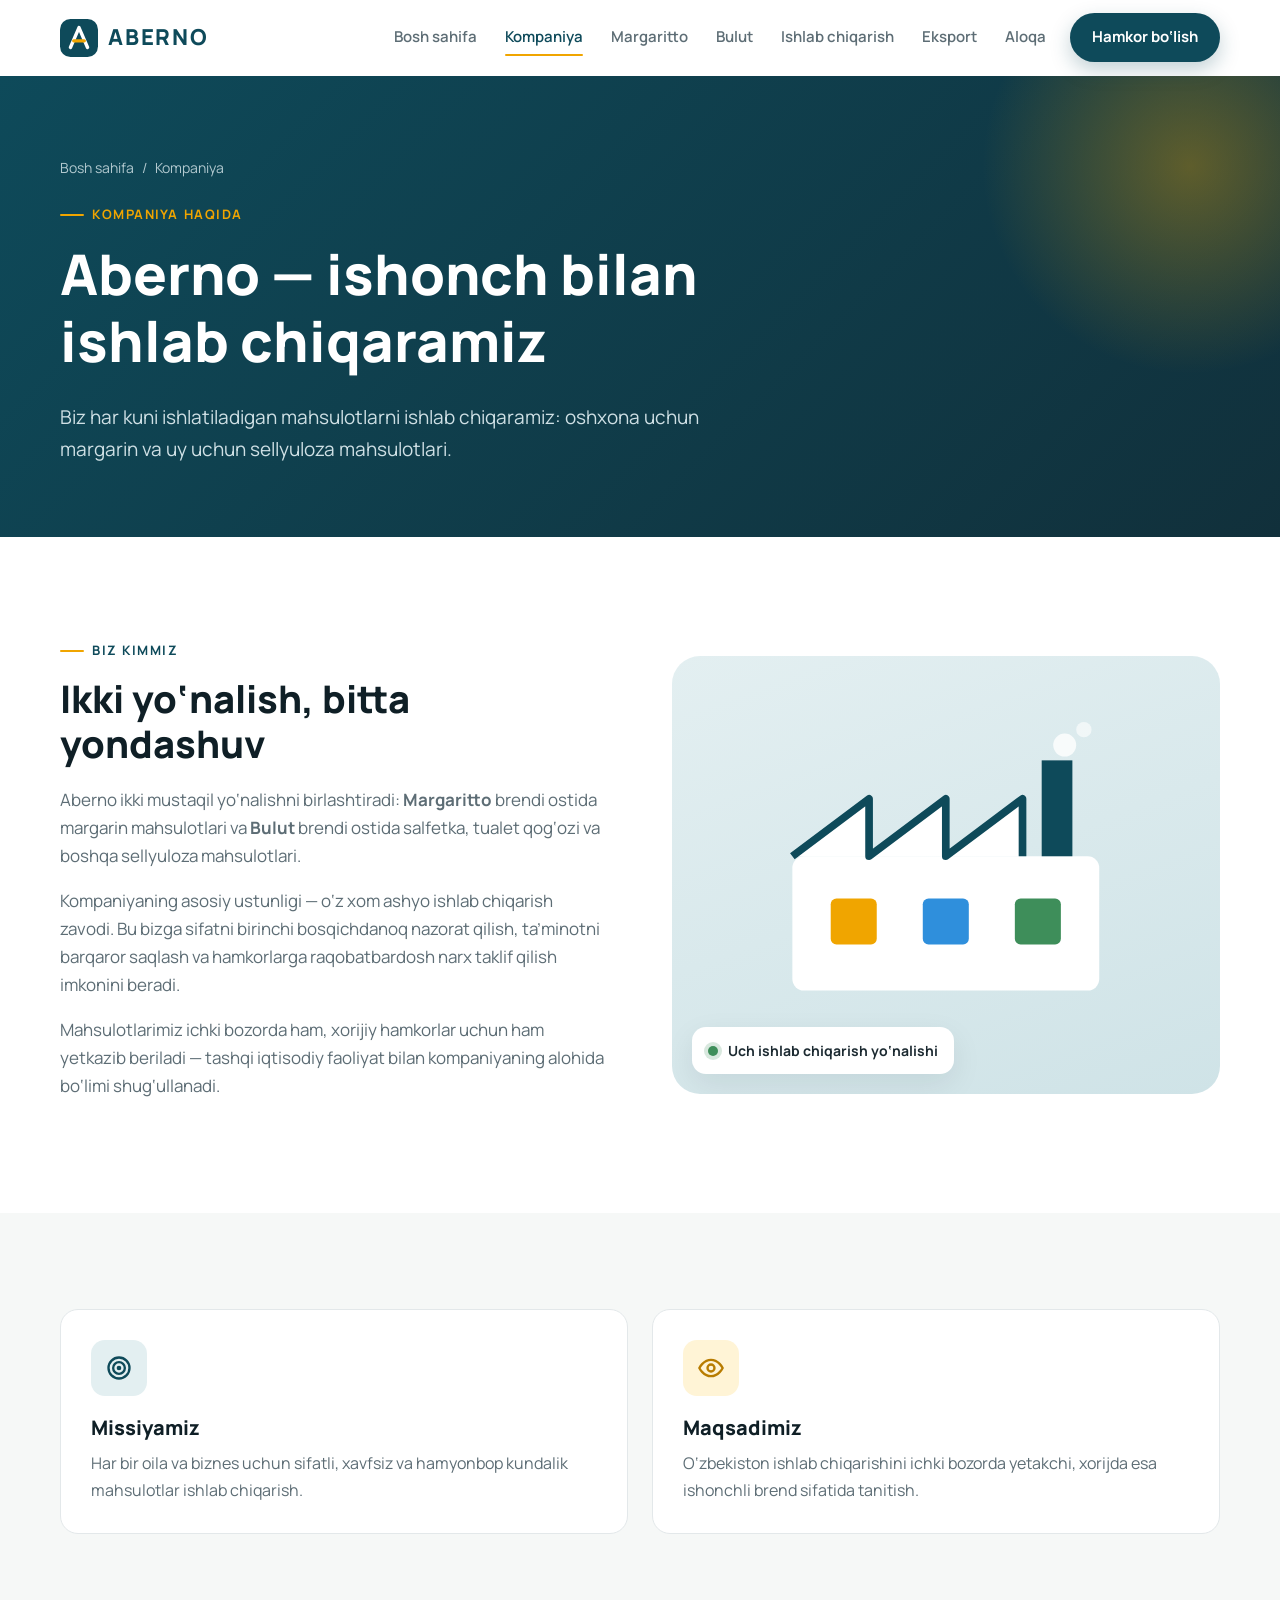
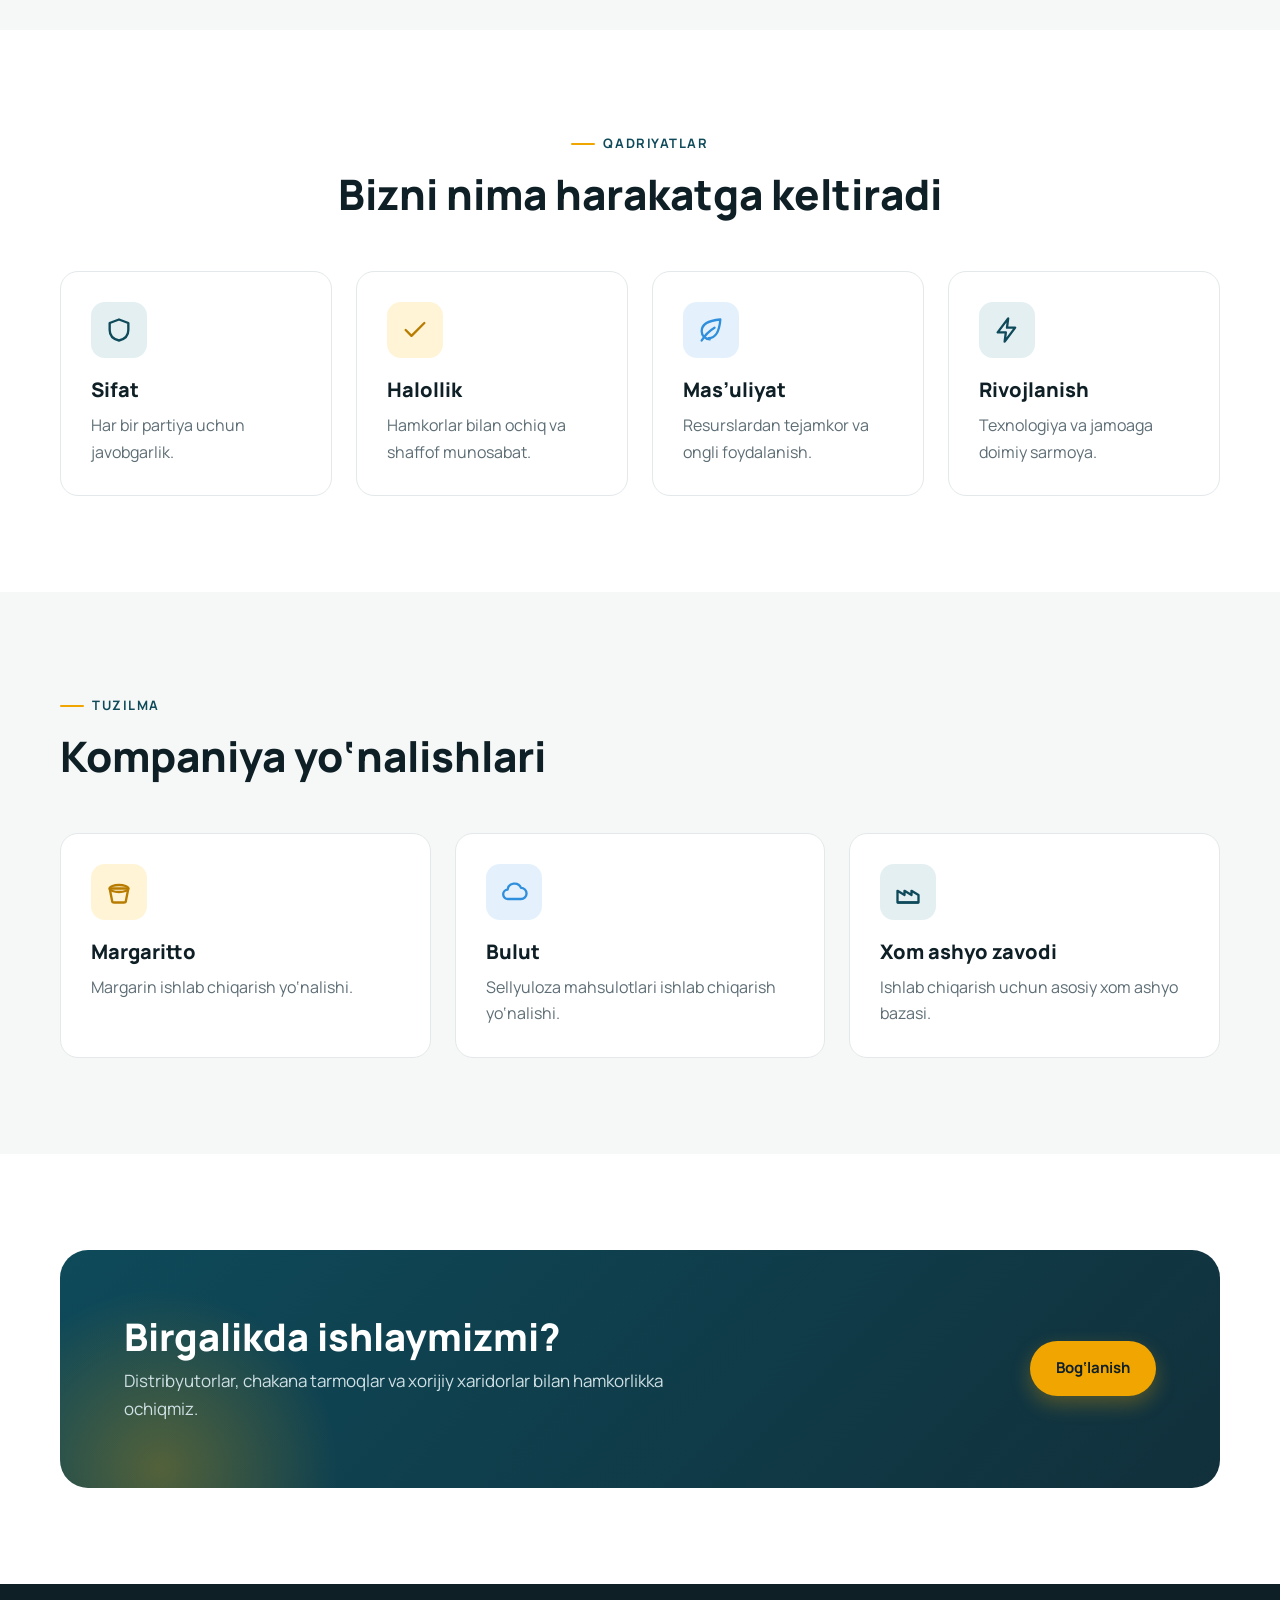
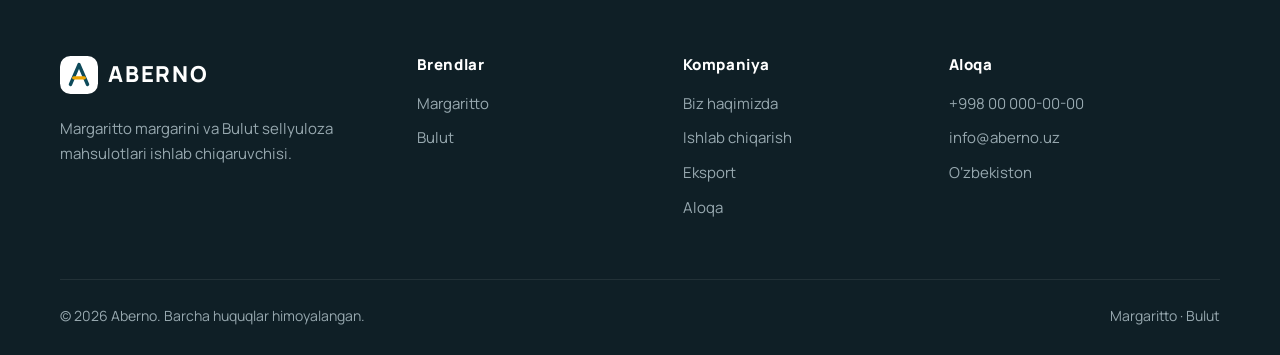
==== about.html @ 73e02a12 "Aberno sayti: dastlabki versiya" ====
<!DOCTYPE html>
<html lang="uz">
<head>
  <meta charset="UTF-8">
  <meta name="viewport" content="width=device-width, initial-scale=1.0">
  <title>Kompaniya haqida — Aberno</title>
  <meta name="description" content="Aberno kompaniyasi haqida: missiya, qadriyatlar, brendlar va vertikal integratsiyalashgan ishlab chiqarish.">
  <link rel="icon" href="img/favicon.svg" type="image/svg+xml">
  <link rel="preconnect" href="https://fonts.googleapis.com">
  <link rel="preconnect" href="https://fonts.gstatic.com" crossorigin>
  <link href="https://fonts.googleapis.com/css2?family=Manrope:wght@400;500;600;700;800&display=swap" rel="stylesheet">
  <link rel="stylesheet" href="css/style.css">
</head>
<body>
  <a class="skip-link" href="#main">Asosiy mazmunga o‘tish</a>

  <header class="header">
    <div class="container header__inner">
      <a href="index.html" class="logo" aria-label="Aberno — bosh sahifa">
        <svg class="logo__mark" viewBox="0 0 40 40" aria-hidden="true"><rect width="40" height="40" rx="11" fill="#0e4a5a"/><path d="M11 30 20 9l9 21" fill="none" stroke="#fff" stroke-width="3.6" stroke-linecap="round" stroke-linejoin="round"/><path d="M14.5 23h11" stroke="#f0a500" stroke-width="3.6" stroke-linecap="round"/></svg>
        ABERNO
      </a>
      <nav class="nav" aria-label="Asosiy menyu">
        <a href="index.html" class="nav__link">Bosh sahifa</a>
        <a href="about.html" class="nav__link">Kompaniya</a>
        <a href="margaritto.html" class="nav__link">Margaritto</a>
        <a href="bulut.html" class="nav__link">Bulut</a>
        <a href="production.html" class="nav__link">Ishlab chiqarish</a>
        <a href="export.html" class="nav__link">Eksport</a>
        <a href="contact.html" class="nav__link">Aloqa</a>
        <a href="contact.html?topic=partner" class="btn btn--primary header__cta">Hamkor bo‘lish</a>
      </nav>
      <button class="burger" type="button" aria-label="Menyuni ochish" aria-expanded="false"><span></span></button>
    </div>
  </header>

  <main id="main">
    <section class="page-hero">
      <div class="container">
        <nav class="breadcrumbs" aria-label="Yo‘l"><a href="index.html">Bosh sahifa</a><span>/</span><span>Kompaniya</span></nav>
        <span class="eyebrow">Kompaniya haqida</span>
        <h1>Aberno — ishonch bilan ishlab chiqaramiz</h1>
        <p>Biz har kuni ishlatiladigan mahsulotlarni ishlab chiqaramiz: oshxona uchun margarin va uy uchun sellyuloza mahsulotlari.</p>
      </div>
    </section>

    <section class="section">
      <div class="container split">
        <div class="prose reveal">
          <span class="eyebrow">Biz kimmiz</span>
          <h2>Ikki yo‘nalish, bitta yondashuv</h2>
          <p>Aberno ikki mustaqil yo‘nalishni birlashtiradi: <strong>Margaritto</strong> brendi ostida margarin mahsulotlari va <strong>Bulut</strong> brendi ostida salfetka, tualet qog‘ozi va boshqa sellyuloza mahsulotlari.</p>
          <p>Kompaniyaning asosiy ustunligi — o‘z xom ashyo ishlab chiqarish zavodi. Bu bizga sifatni birinchi bosqichdanoq nazorat qilish, ta’minotni barqaror saqlash va hamkorlarga raqobatbardosh narx taklif qilish imkonini beradi.</p>
          <p>Mahsulotlarimiz ichki bozorda ham, xorijiy hamkorlar uchun ham yetkazib beriladi — tashqi iqtisodiy faoliyat bilan kompaniyaning alohida bo‘limi shug‘ullanadi.</p>
        </div>
        <div class="media reveal" aria-hidden="true">
          <svg viewBox="0 0 200 160" fill="none">
            <rect x="20" y="70" width="160" height="70" rx="6" fill="#fff"/>
            <path d="M20 70l40-30v30l40-30v30l40-30v30" stroke="#0e4a5a" stroke-width="4" stroke-linejoin="round" fill="#fff"/>
            <rect x="150" y="20" width="16" height="50" fill="#0e4a5a"/>
            <rect x="40" y="92" width="24" height="24" rx="3" fill="#f0a500"/>
            <rect x="88" y="92" width="24" height="24" rx="3" fill="#2f8fdc"/>
            <rect x="136" y="92" width="24" height="24" rx="3" fill="#3e8e5a"/>
            <circle cx="162" cy="12" r="6" fill="#fff" opacity=".8"/><circle cx="172" cy="4" r="4" fill="#fff" opacity=".6"/>
          </svg>
          <span class="media__badge"><i></i>Uch ishlab chiqarish yo‘nalishi</span>
        </div>
      </div>
    </section>

    <section class="section section--tint">
      <div class="container">
        <div class="grid grid--2">
          <div class="card reveal">
            <div class="icon-box"><svg viewBox="0 0 24 24" fill="none" stroke="currentColor" stroke-width="2" stroke-linecap="round" stroke-linejoin="round"><circle cx="12" cy="12" r="9"/><circle cx="12" cy="12" r="5"/><circle cx="12" cy="12" r="1"/></svg></div>
            <h3>Missiyamiz</h3>
            <p>Har bir oila va biznes uchun sifatli, xavfsiz va hamyonbop kundalik mahsulotlar ishlab chiqarish.</p>
          </div>
          <div class="card reveal">
            <div class="icon-box icon-box--gold"><svg viewBox="0 0 24 24" fill="none" stroke="currentColor" stroke-width="2" stroke-linecap="round" stroke-linejoin="round"><path d="M2 12s3.5-7 10-7 10 7 10 7-3.5 7-10 7S2 12 2 12z"/><circle cx="12" cy="12" r="3"/></svg></div>
            <h3>Maqsadimiz</h3>
            <p>O‘zbekiston ishlab chiqarishini ichki bozorda yetakchi, xorijda esa ishonchli brend sifatida tanitish.</p>
          </div>
        </div>
      </div>
    </section>

    <section class="section">
      <div class="container">
        <div class="section-head section-head--center reveal">
          <span class="eyebrow">Qadriyatlar</span>
          <h2>Bizni nima harakatga keltiradi</h2>
        </div>
        <div class="grid grid--4">
          <div class="card reveal">
            <div class="icon-box"><svg viewBox="0 0 24 24" fill="none" stroke="currentColor" stroke-width="2" stroke-linecap="round" stroke-linejoin="round"><path d="M12 3l8 3v6c0 5-3.5 8-8 9-4.5-1-8-4-8-9V6z"/></svg></div>
            <h3>Sifat</h3>
            <p>Har bir partiya uchun javobgarlik.</p>
          </div>
          <div class="card reveal">
            <div class="icon-box icon-box--gold"><svg viewBox="0 0 24 24" fill="none" stroke="currentColor" stroke-width="2" stroke-linecap="round" stroke-linejoin="round"><path d="M20 6L9 17l-5-5"/></svg></div>
            <h3>Halollik</h3>
            <p>Hamkorlar bilan ochiq va shaffof munosabat.</p>
          </div>
          <div class="card reveal">
            <div class="icon-box icon-box--sky"><svg viewBox="0 0 24 24" fill="none" stroke="currentColor" stroke-width="2" stroke-linecap="round" stroke-linejoin="round"><path d="M11 20A7 7 0 0 1 4 13c0-5 4-9 16-10-1 12-5 16-10 16"/><path d="M4 21c3-5 6-8 11-11"/></svg></div>
            <h3>Mas’uliyat</h3>
            <p>Resurslardan tejamkor va ongli foydalanish.</p>
          </div>
          <div class="card reveal">
            <div class="icon-box"><svg viewBox="0 0 24 24" fill="none" stroke="currentColor" stroke-width="2" stroke-linecap="round" stroke-linejoin="round"><path d="M13 2L4 14h7l-1 8 9-12h-7z"/></svg></div>
            <h3>Rivojlanish</h3>
            <p>Texnologiya va jamoaga doimiy sarmoya.</p>
          </div>
        </div>
      </div>
    </section>

    <section class="section section--tint">
      <div class="container">
        <div class="section-head reveal">
          <span class="eyebrow">Tuzilma</span>
          <h2>Kompaniya yo‘nalishlari</h2>
        </div>
        <div class="grid grid--3">
          <a href="margaritto.html" class="card reveal">
            <div class="icon-box icon-box--gold"><svg viewBox="0 0 24 24" fill="none" stroke="currentColor" stroke-width="2" stroke-linejoin="round"><path d="M4 9h16l-2 10a2 2 0 0 1-2 2H8a2 2 0 0 1-2-2z"/><ellipse cx="12" cy="9" rx="8" ry="3"/></svg></div>
            <h3>Margaritto</h3>
            <p>Margarin ishlab chiqarish yo‘nalishi.</p>
          </a>
          <a href="bulut.html" class="card reveal">
            <div class="icon-box icon-box--sky"><svg viewBox="0 0 24 24" fill="none" stroke="currentColor" stroke-width="2" stroke-linejoin="round"><path d="M7 18a4 4 0 0 1-.5-8 6 6 0 0 1 11.5-1.5A4.5 4.5 0 0 1 18 18z"/></svg></div>
            <h3>Bulut</h3>
            <p>Sellyuloza mahsulotlari ishlab chiqarish yo‘nalishi.</p>
          </a>
          <a href="production.html" class="card reveal">
            <div class="icon-box"><svg viewBox="0 0 24 24" fill="none" stroke="currentColor" stroke-width="2" stroke-linejoin="round"><path d="M3 21V11l6 3.5V11l6 3.5V11l6 3.5V21z"/><path d="M3 21h18"/></svg></div>
            <h3>Xom ashyo zavodi</h3>
            <p>Ishlab chiqarish uchun asosiy xom ashyo bazasi.</p>
          </a>
        </div>
      </div>
    </section>

    <section class="section">
      <div class="container">
        <div class="cta reveal">
          <div>
            <h2>Birgalikda ishlaymizmi?</h2>
            <p>Distribyutorlar, chakana tarmoqlar va xorijiy xaridorlar bilan hamkorlikka ochiqmiz.</p>
          </div>
          <div class="cta__actions">
            <a href="contact.html?topic=partner" class="btn btn--gold">Bog‘lanish</a>
          </div>
        </div>
      </div>
    </section>
  </main>

  <footer class="footer">
    <div class="container">
      <div class="footer__grid">
        <div class="footer__about">
          <a href="index.html" class="logo logo--light">
            <svg class="logo__mark" viewBox="0 0 40 40" aria-hidden="true"><rect width="40" height="40" rx="11" fill="#fff"/><path d="M11 30 20 9l9 21" fill="none" stroke="#0e4a5a" stroke-width="3.6" stroke-linecap="round" stroke-linejoin="round"/><path d="M14.5 23h11" stroke="#f0a500" stroke-width="3.6" stroke-linecap="round"/></svg>
            ABERNO
          </a>
          <p>Margaritto margarini va Bulut sellyuloza mahsulotlari ishlab chiqaruvchisi.</p>
        </div>
        <div>
          <h4>Brendlar</h4>
          <ul>
            <li><a href="margaritto.html">Margaritto</a></li>
            <li><a href="bulut.html">Bulut</a></li>
          </ul>
        </div>
        <div>
          <h4>Kompaniya</h4>
          <ul>
            <li><a href="about.html">Biz haqimizda</a></li>
            <li><a href="production.html">Ishlab chiqarish</a></li>
            <li><a href="export.html">Eksport</a></li>
            <li><a href="contact.html">Aloqa</a></li>
          </ul>
        </div>
        <div>
          <h4>Aloqa</h4>
          <ul>
            <li><a href="tel:+998000000000">+998 00 000-00-00</a></li>
            <li><a href="mailto:info@aberno.uz">info@aberno.uz</a></li>
            <li>O‘zbekiston</li>
          </ul>
        </div>
      </div>
      <div class="footer__bottom">
        <span>© <span data-year>2026</span> Aberno. Barcha huquqlar himoyalangan.</span>
        <span>Margaritto · Bulut</span>
      </div>
    </div>
  </footer>

  <button class="to-top" type="button" aria-label="Yuqoriga qaytish">
    <svg viewBox="0 0 24 24" fill="none" stroke="currentColor" stroke-width="2.4" stroke-linecap="round" stroke-linejoin="round"><path d="M12 19V5M6 11l6-6 6 6"/></svg>
  </button>

  <script src="js/main.js"></script>
</body>
</html>
---- css/style.css ----
/* ==========================================================
   ABERNO — umumiy stil fayli
   ========================================================== */

:root {
  --c-primary: #0e4a5a;
  --c-primary-600: #0b3c49;
  --c-primary-100: #e3eff1;
  --c-gold: #f0a500;
  --c-gold-100: #fff4d6;
  --c-sky: #2f8fdc;
  --c-sky-100: #e4f1fc;
  --c-green: #3e8e5a;
  --c-dark: #0f1f26;
  --c-text: #1c2a31;
  --c-muted: #5d6d75;
  --c-line: #e3e8ea;
  --c-bg: #f6f8f7;
  --c-white: #ffffff;

  --radius: 18px;
  --radius-sm: 10px;
  --shadow: 0 10px 30px rgba(15, 31, 38, .08);
  --shadow-lg: 0 24px 60px rgba(15, 31, 38, .14);
  --container: 1200px;
  --header-h: 76px;
  --ease: cubic-bezier(.2, .7, .2, 1);
}

*,
*::before,
*::after { box-sizing: border-box; }

html { scroll-behavior: smooth; }

body {
  margin: 0;
  font-family: "Manrope", system-ui, -apple-system, "Segoe UI", Roboto, sans-serif;
  font-size: 16px;
  line-height: 1.65;
  color: var(--c-text);
  background: var(--c-white);
  -webkit-font-smoothing: antialiased;
}

img, svg { display: block; max-width: 100%; }
a { color: inherit; text-decoration: none; }
ul { margin: 0; padding: 0; list-style: none; }
h1, h2, h3, h4 { margin: 0 0 .5em; line-height: 1.2; color: var(--c-dark); font-weight: 800; }
p { margin: 0 0 1em; }
button, input, select, textarea { font: inherit; color: inherit; }

.container {
  width: 100%;
  max-width: var(--container);
  margin: 0 auto;
  padding: 0 20px;
}

.skip-link {
  position: absolute; left: -999px; top: 8px;
  background: var(--c-dark); color: #fff; padding: 8px 14px; border-radius: 8px; z-index: 100;
}
.skip-link:focus { left: 8px; }

/* ---------- Tugmalar ---------- */
.btn {
  display: inline-flex; align-items: center; justify-content: center; gap: 8px;
  padding: 13px 24px;
  border-radius: 999px;
  border: 2px solid transparent;
  font-weight: 700; font-size: 15px;
  cursor: pointer;
  transition: transform .2s var(--ease), background .2s, color .2s, border-color .2s, box-shadow .2s;
  white-space: nowrap;
}
.btn:hover { transform: translateY(-2px); }
.btn svg { width: 18px; height: 18px; }
.btn--primary { background: var(--c-primary); color: #fff; box-shadow: 0 8px 20px rgba(14, 74, 90, .25); }
.btn--primary:hover { background: var(--c-primary-600); }
.btn--gold { background: var(--c-gold); color: var(--c-dark); box-shadow: 0 8px 20px rgba(240, 165, 0, .3); }
.btn--sky { background: var(--c-sky); color: #fff; box-shadow: 0 8px 20px rgba(47, 143, 220, .3); }
.btn--ghost { border-color: currentColor; background: transparent; }
.btn--light { background: #fff; color: var(--c-dark); }

/* ---------- Header ---------- */
.header {
  position: sticky; top: 0; z-index: 50;
  height: var(--header-h);
  background: rgba(255, 255, 255, .9);
  backdrop-filter: saturate(160%) blur(12px);
  -webkit-backdrop-filter: saturate(160%) blur(12px);
  border-bottom: 1px solid transparent;
  transition: border-color .3s, box-shadow .3s;
}
.header.is-scrolled { border-color: var(--c-line); box-shadow: 0 4px 20px rgba(15, 31, 38, .05); }
.header__inner { height: 100%; display: flex; align-items: center; justify-content: space-between; gap: 24px; }

.logo { display: inline-flex; align-items: center; gap: 10px; font-weight: 800; font-size: 22px; letter-spacing: .08em; color: var(--c-primary); }
.logo__mark { width: 38px; height: 38px; }
.logo--light { color: #fff; }

.nav { display: flex; align-items: center; gap: 4px; }
.nav__link {
  position: relative;
  padding: 8px 12px;
  font-weight: 600; font-size: 15px;
  color: var(--c-muted);
  border-radius: 8px;
  transition: color .2s, background .2s;
}
.nav__link:hover { color: var(--c-dark); background: var(--c-bg); }
.nav__link.is-active { color: var(--c-primary); }
.nav__link.is-active::after {
  content: ""; position: absolute; left: 12px; right: 12px; bottom: 2px;
  height: 2px; border-radius: 2px; background: var(--c-gold);
}
.header__cta { margin-left: 8px; padding: 10px 20px; }

.burger {
  display: none;
  width: 44px; height: 44px;
  border: 0; border-radius: 10px;
  background: var(--c-bg);
  cursor: pointer;
  position: relative;
}
.burger span,
.burger span::before,
.burger span::after {
  position: absolute; left: 12px; width: 20px; height: 2px; border-radius: 2px; background: var(--c-dark);
  transition: transform .3s var(--ease), top .3s var(--ease), background .2s;
  content: "";
}
.burger span { top: 21px; }
.burger span::before { top: -6px; left: 0; }
.burger span::after { top: 6px; left: 0; }
.burger[aria-expanded="true"] span { background: transparent; }
.burger[aria-expanded="true"] span::before { top: 0; transform: rotate(45deg); }
.burger[aria-expanded="true"] span::after { top: 0; transform: rotate(-45deg); }

/* ---------- Umumiy bo'limlar ---------- */
.section { padding: 96px 0; }
.section--tint { background: var(--c-bg); }
.section--dark { background: var(--c-dark); color: #cfd9dd; }
.section--dark h2, .section--dark h3 { color: #fff; }

.eyebrow {
  display: inline-flex; align-items: center; gap: 8px;
  font-size: 13px; font-weight: 700; letter-spacing: .12em; text-transform: uppercase;
  color: var(--c-primary);
  margin-bottom: 14px;
}
.eyebrow::before { content: ""; width: 24px; height: 2px; background: var(--c-gold); border-radius: 2px; }
.section--dark .eyebrow { color: var(--c-gold); }

.section-head { max-width: 680px; margin-bottom: 52px; }
.section-head--center { margin-left: auto; margin-right: auto; text-align: center; }
.section-head h2 { font-size: clamp(28px, 4vw, 42px); }
.section-head p { font-size: 18px; color: var(--c-muted); }
.section--dark .section-head p { color: #a9b8be; }

.grid { display: grid; gap: 24px; }
.grid--2 { grid-template-columns: repeat(2, 1fr); }
.grid--3 { grid-template-columns: repeat(3, 1fr); }
.grid--4 { grid-template-columns: repeat(4, 1fr); }

.split { display: grid; grid-template-columns: 1fr 1fr; gap: 64px; align-items: center; }
.split--reverse > :first-child { order: 2; }

/* ---------- Hero (bosh sahifa) ---------- */
.hero {
  position: relative; overflow: hidden;
  padding: 88px 0 110px;
  background:
    radial-gradient(900px 500px at 85% 10%, rgba(240, 165, 0, .16), transparent 60%),
    radial-gradient(700px 500px at 10% 90%, rgba(47, 143, 220, .14), transparent 60%),
    linear-gradient(180deg, #fbfcfb 0%, var(--c-bg) 100%);
}
.hero__inner { display: grid; grid-template-columns: 1.1fr .9fr; gap: 56px; align-items: center; }
.hero h1 { font-size: clamp(36px, 5.4vw, 64px); letter-spacing: -.02em; position: relative; z-index: 0; }
.hero h1 em { font-style: normal; color: var(--c-primary); position: relative; }
.hero h1 em::after {
  content: ""; position: absolute; left: 0; right: 0; bottom: .06em; height: .18em;
  background: var(--c-gold); opacity: .45; z-index: -1; border-radius: 4px;
}
.hero__lead { font-size: 19px; color: var(--c-muted); max-width: 560px; margin-bottom: 32px; }
.hero__actions { display: flex; flex-wrap: wrap; gap: 14px; }

.hero__visual { position: relative; min-height: 440px; }
.hero-card {
  position: absolute;
  border-radius: 24px;
  padding: 26px;
  box-shadow: var(--shadow-lg);
  color: #fff;
  width: 280px;
  transition: transform .4s var(--ease);
}
.hero-card:hover { transform: translateY(-6px) rotate(0deg) !important; }
.hero-card h3 { color: #fff; font-size: 24px; margin-bottom: 6px; }
.hero-card p { margin: 0; font-size: 14px; opacity: .9; }
.hero-card svg { width: 64px; height: 64px; margin-bottom: 18px; }
.hero-card--gold { background: linear-gradient(145deg, #f7b719, #e08e00); top: 0; right: 20px; transform: rotate(3deg); color: var(--c-dark); }
.hero-card--gold h3 { color: var(--c-dark); }
.hero-card--sky { background: linear-gradient(145deg, #4aa6ef, #1f73bd); top: 170px; left: 0; transform: rotate(-4deg); }
.hero-card--green { background: linear-gradient(145deg, #15627a, #0b3c49); bottom: 0; right: 60px; width: 250px; transform: rotate(2deg); }

/* ---------- Sahifa sarlavhasi (ichki sahifalar) ---------- */
.page-hero {
  position: relative; overflow: hidden;
  padding: 80px 0 72px;
  background: linear-gradient(135deg, var(--c-primary) 0%, #11303b 100%);
  color: #cfe0e5;
}
.page-hero::after {
  content: ""; position: absolute; right: -120px; top: -120px;
  width: 420px; height: 420px; border-radius: 50%;
  background: radial-gradient(circle, rgba(240, 165, 0, .35), transparent 70%);
}
.page-hero--gold { background: linear-gradient(135deg, #3b2a00 0%, #6b4a00 45%, #c98a00 100%); color: #fbecc5; }
.page-hero--gold::after { background: radial-gradient(circle, rgba(255, 220, 120, .45), transparent 70%); }
.page-hero--sky { background: linear-gradient(135deg, #0d3a63 0%, #1f73bd 60%, #6bb8f2 100%); color: #dcecfa; }
.page-hero--sky::after { background: radial-gradient(circle, rgba(255, 255, 255, .35), transparent 70%); }
.page-hero h1 { color: #fff; font-size: clamp(34px, 5vw, 56px); max-width: 780px; position: relative; z-index: 1; }
.page-hero p { font-size: 19px; max-width: 640px; position: relative; z-index: 1; margin: 0; }
.page-hero .eyebrow { color: var(--c-gold); }
.page-hero--gold .eyebrow { color: #ffe08a; }
.page-hero--sky .eyebrow { color: #fff; }

.breadcrumbs { display: flex; gap: 8px; font-size: 14px; margin-bottom: 18px; opacity: .85; position: relative; z-index: 1; }
.breadcrumbs a:hover { text-decoration: underline; }

/* ---------- Kartalar ---------- */
.card {
  background: #fff;
  border: 1px solid var(--c-line);
  border-radius: var(--radius);
  padding: 30px;
  transition: transform .3s var(--ease), box-shadow .3s, border-color .3s;
}
.card:hover { transform: translateY(-4px); box-shadow: var(--shadow); border-color: transparent; }
.card h3 { font-size: 20px; }
.card p { color: var(--c-muted); margin: 0; }

.icon-box {
  width: 56px; height: 56px; border-radius: 14px;
  display: grid; place-items: center;
  margin-bottom: 20px;
  background: var(--c-primary-100); color: var(--c-primary);
}
.icon-box svg { width: 28px; height: 28px; }
.icon-box--gold { background: var(--c-gold-100); color: #b87c00; }
.icon-box--sky { background: var(--c-sky-100); color: var(--c-sky); }

/* Brend kartalari */
.brand-card {
  position: relative; overflow: hidden;
  border-radius: 28px;
  padding: 44px;
  min-height: 420px;
  display: flex; flex-direction: column; justify-content: flex-end;
  color: #fff;
  transition: transform .4s var(--ease), box-shadow .4s;
}
.brand-card:hover { transform: translateY(-6px); box-shadow: var(--shadow-lg); }
.brand-card--margaritto { background: linear-gradient(160deg, #ffc93c 0%, #f0a500 50%, #b87400 100%); color: var(--c-dark); }
.brand-card--bulut { background: linear-gradient(160deg, #8fd0ff 0%, #2f8fdc 55%, #155d9c 100%); }
.brand-card h3 { font-size: 40px; color: inherit; letter-spacing: -.01em; margin-bottom: 4px; }
.brand-card__tag { font-weight: 700; text-transform: uppercase; letter-spacing: .12em; font-size: 13px; opacity: .8; margin-bottom: 10px; }
.brand-card p { max-width: 400px; opacity: .92; }
.brand-card__art { position: absolute; top: 30px; right: 30px; width: 180px; height: 180px; opacity: .95; transition: transform .6s var(--ease); }
.brand-card:hover .brand-card__art { transform: rotate(-6deg) scale(1.05); }
.brand-card__link { display: inline-flex; align-items: center; gap: 8px; font-weight: 700; margin-top: 8px; }
.brand-card__link svg { width: 18px; height: 18px; transition: transform .2s; }
.brand-card:hover .brand-card__link svg { transform: translateX(4px); }

/* Mahsulot kartalari */
.product {
  background: #fff;
  border: 1px solid var(--c-line);
  border-radius: var(--radius);
  overflow: hidden;
  display: flex; flex-direction: column;
  transition: transform .3s var(--ease), box-shadow .3s;
}
.product:hover { transform: translateY(-4px); box-shadow: var(--shadow); }
.product__visual {
  height: 200px; display: grid; place-items: center;
  background: linear-gradient(160deg, var(--c-gold-100), #ffe6a3);
}
.product__visual svg { width: 110px; height: 110px; }
.product--sky .product__visual { background: linear-gradient(160deg, var(--c-sky-100), #c6e2fa); }
.product__body { padding: 24px; flex: 1; display: flex; flex-direction: column; }
.product__body h3 { font-size: 19px; margin-bottom: 8px; }
.product__body p { color: var(--c-muted); font-size: 15px; }
.product__meta { margin-top: auto; display: flex; flex-wrap: wrap; gap: 6px; }
.chip {
  display: inline-block; padding: 4px 10px; border-radius: 999px;
  font-size: 12px; font-weight: 700;
  background: var(--c-bg); color: var(--c-muted);
}

/* Filtr tugmalari */
.filters { display: flex; flex-wrap: wrap; gap: 10px; margin-bottom: 36px; }
.filter {
  padding: 9px 18px; border-radius: 999px;
  border: 1px solid var(--c-line); background: #fff;
  font-weight: 600; font-size: 14px; cursor: pointer;
  transition: all .2s;
}
.filter:hover { border-color: var(--c-dark); }
.filter.is-active { background: var(--c-dark); border-color: var(--c-dark); color: #fff; }
.product.is-hidden { display: none; }

/* ---------- Ro'yxatlar, jadvallar ---------- */
.check-list li { position: relative; padding-left: 34px; margin-bottom: 14px; }
.check-list li::before {
  content: ""; position: absolute; left: 0; top: 3px;
  width: 22px; height: 22px; border-radius: 50%;
  background: var(--c-primary-100) url("data:image/svg+xml,%3Csvg xmlns='http://www.w3.org/2000/svg' viewBox='0 0 24 24' fill='none' stroke='%230e4a5a' stroke-width='3' stroke-linecap='round' stroke-linejoin='round'%3E%3Cpath d='M5 12l5 5L20 7'/%3E%3C/svg%3E") center/13px no-repeat;
}

.table-wrap { overflow-x: auto; border-radius: var(--radius); border: 1px solid var(--c-line); background: #fff; }
.table { width: 100%; border-collapse: collapse; min-width: 640px; }
.table th, .table td { padding: 16px 20px; text-align: left; border-bottom: 1px solid var(--c-line); vertical-align: top; }
.table th { background: var(--c-bg); font-size: 13px; text-transform: uppercase; letter-spacing: .06em; color: var(--c-muted); }
.table tr:last-child td { border-bottom: 0; }
.table code { font-family: ui-monospace, "Cascadia Code", Consolas, monospace; font-weight: 700; color: var(--c-primary); white-space: nowrap; }

.note {
  display: flex; gap: 12px;
  padding: 16px 20px; margin-top: 20px;
  border-radius: var(--radius-sm);
  background: var(--c-gold-100); color: #6b4a00; font-size: 14px;
}
.note svg { flex: 0 0 20px; width: 20px; height: 20px; margin-top: 2px; }

/* ---------- Jarayon (qadamlar) ---------- */
.steps { counter-reset: step; display: grid; grid-template-columns: repeat(4, 1fr); gap: 24px; }
.step { position: relative; padding: 28px; border-radius: var(--radius); background: rgba(255, 255, 255, .04); border: 1px solid rgba(255, 255, 255, .1); }
.step::before {
  counter-increment: step; content: "0" counter(step);
  display: block; font-size: 40px; font-weight: 800; color: var(--c-gold); line-height: 1; margin-bottom: 16px;
}
.step h3 { font-size: 18px; }
.step p { margin: 0; font-size: 15px; color: #a9b8be; }
.steps--plain .step::before { display: none; }
.section--tint .step, .section:not(.section--dark) .step { background: #fff; border-color: var(--c-line); }
.section:not(.section--dark) .step p { color: var(--c-muted); }

/* ---------- Diagramma: vertikal integratsiya ---------- */
.chain { display: grid; grid-template-columns: 1fr auto 1fr auto 1fr; align-items: center; gap: 16px; }
.chain__node { background: #fff; border-radius: var(--radius); padding: 26px; text-align: center; border: 1px solid var(--c-line); height: 100%; }
.chain__node h3 { font-size: 18px; margin-bottom: 6px; }
.chain__node p { font-size: 14px; color: var(--c-muted); margin: 0; }
.chain__node .icon-box { margin: 0 auto 14px; }
.chain__arrow { color: var(--c-gold); }
.chain__arrow svg { width: 36px; height: 36px; }
.chain__split { display: grid; gap: 16px; }

/* ---------- Afzalliklar (raqamsiz) ---------- */
.highlights { display: grid; grid-template-columns: repeat(4, 1fr); gap: 1px; background: var(--c-line); border-radius: var(--radius); overflow: hidden; border: 1px solid var(--c-line); }
.highlight { background: #fff; padding: 30px 26px; }
.highlight strong { display: block; font-size: 22px; color: var(--c-primary); margin-bottom: 4px; }
.highlight span { color: var(--c-muted); font-size: 15px; }

/* ---------- CTA ---------- */
.cta {
  position: relative; overflow: hidden;
  border-radius: 28px;
  padding: 64px;
  background: linear-gradient(135deg, var(--c-primary), #11303b);
  color: #cfe0e5;
  display: flex; align-items: center; justify-content: space-between; gap: 32px;
}
.cta::before {
  content: ""; position: absolute; left: -80px; bottom: -160px;
  width: 360px; height: 360px; border-radius: 50%;
  background: radial-gradient(circle, rgba(240, 165, 0, .3), transparent 70%);
}
.cta h2 { color: #fff; font-size: clamp(26px, 3.4vw, 38px); margin-bottom: 8px; }
.cta p { margin: 0; font-size: 17px; max-width: 560px; }
.cta > * { position: relative; }
.cta__actions { display: flex; gap: 12px; flex-wrap: wrap; }

/* ---------- Media bloki (illyustratsiya) ---------- */
.media {
  position: relative; border-radius: 28px; overflow: hidden;
  aspect-ratio: 5 / 4;
  background: linear-gradient(160deg, var(--c-primary-100), #cfe3e7);
  display: grid; place-items: center;
}
.media svg { width: 70%; height: auto; }
.media--gold { background: linear-gradient(160deg, var(--c-gold-100), #ffe19a); }
.media--sky { background: linear-gradient(160deg, var(--c-sky-100), #bcdcf8); }
.media__badge {
  position: absolute; left: 20px; bottom: 20px;
  background: #fff; border-radius: 14px; padding: 12px 16px;
  box-shadow: var(--shadow); font-size: 14px; font-weight: 700;
  display: flex; align-items: center; gap: 10px;
}
.media__badge i { width: 10px; height: 10px; border-radius: 50%; background: var(--c-green); box-shadow: 0 0 0 4px rgba(62, 142, 90, .2); }

.prose h2 { font-size: clamp(26px, 3.4vw, 38px); }
.prose p { color: var(--c-muted); font-size: 17px; }

/* ---------- Aloqa ---------- */
.contact-grid { display: grid; grid-template-columns: .9fr 1.1fr; gap: 40px; align-items: start; }
.contact-list li { display: flex; gap: 16px; padding: 20px 0; border-bottom: 1px solid var(--c-line); }
.contact-list li:last-child { border-bottom: 0; }
.contact-list .icon-box { margin: 0; flex: 0 0 48px; width: 48px; height: 48px; }
.contact-list strong { display: block; color: var(--c-dark); }
.contact-list span, .contact-list a { color: var(--c-muted); }
.contact-list a:hover { color: var(--c-primary); }

.form { background: #fff; border: 1px solid var(--c-line); border-radius: 24px; padding: 36px; box-shadow: var(--shadow); }
.form__row { display: grid; grid-template-columns: 1fr 1fr; gap: 16px; }
.field { margin-bottom: 18px; }
.field label { display: block; font-weight: 700; font-size: 14px; margin-bottom: 6px; }
.field input, .field select, .field textarea {
  width: 100%; padding: 13px 16px;
  border: 1.5px solid var(--c-line); border-radius: 12px;
  background: var(--c-bg);
  transition: border-color .2s, background .2s, box-shadow .2s;
}
.field textarea { min-height: 130px; resize: vertical; }
.field input:focus, .field select:focus, .field textarea:focus {
  outline: none; border-color: var(--c-primary); background: #fff; box-shadow: 0 0 0 4px rgba(14, 74, 90, .1);
}
.field.has-error input, .field.has-error select, .field.has-error textarea { border-color: #d64545; }
.field__error { display: none; color: #d64545; font-size: 13px; margin-top: 4px; }
.field.has-error .field__error { display: block; }
.form__success {
  display: none; padding: 16px 20px; border-radius: 12px;
  background: #e6f4ea; color: #245c36; font-weight: 600; margin-bottom: 18px;
}
.form__success.is-visible { display: block; }
.form__hint { font-size: 13px; color: var(--c-muted); margin: 12px 0 0; }

.map {
  margin-top: 24px; border-radius: var(--radius); overflow: hidden;
  aspect-ratio: 16 / 10; background: var(--c-bg); border: 1px solid var(--c-line);
}
.map iframe { width: 100%; height: 100%; border: 0; }

/* ---------- FAQ ---------- */
.faq { max-width: 820px; margin: 0 auto; }
.faq details { border-bottom: 1px solid var(--c-line); }
.faq summary {
  list-style: none; cursor: pointer;
  padding: 22px 40px 22px 0; position: relative;
  font-weight: 700; font-size: 17px; color: var(--c-dark);
}
.faq summary::-webkit-details-marker { display: none; }
.faq summary::after {
  content: "+"; position: absolute; right: 4px; top: 50%; transform: translateY(-50%);
  font-size: 26px; font-weight: 400; color: var(--c-primary); transition: transform .3s;
}
.faq details[open] summary::after { transform: translateY(-50%) rotate(45deg); }
.faq details p { color: var(--c-muted); padding-bottom: 22px; margin: 0; }

/* ---------- Footer ---------- */
.footer { background: var(--c-dark); color: #97a8af; padding: 72px 0 28px; font-size: 15px; }
.footer__grid { display: grid; grid-template-columns: 1.4fr 1fr 1fr 1.2fr; gap: 40px; margin-bottom: 48px; }
.footer h4 { color: #fff; font-size: 15px; margin-bottom: 18px; letter-spacing: .04em; }
.footer li { margin-bottom: 10px; }
.footer a:hover { color: #fff; }
.footer__about p { margin-top: 16px; max-width: 320px; }
.footer__bottom {
  border-top: 1px solid rgba(255, 255, 255, .08); padding-top: 24px;
  display: flex; justify-content: space-between; flex-wrap: wrap; gap: 12px; font-size: 14px;
}

.to-top {
  position: fixed; right: 20px; bottom: 20px; z-index: 40;
  width: 48px; height: 48px; border-radius: 50%; border: 0;
  background: var(--c-primary); color: #fff; cursor: pointer;
  display: grid; place-items: center;
  box-shadow: var(--shadow);
  opacity: 0; visibility: hidden; transform: translateY(10px);
  transition: all .3s var(--ease);
}
.to-top.is-visible { opacity: 1; visibility: visible; transform: none; }
.to-top svg { width: 20px; height: 20px; }

/* ---------- Animatsiya ---------- */
.js .reveal { opacity: 0; transform: translateY(24px); transition: opacity .7s var(--ease), transform .7s var(--ease); }
.js .reveal.is-visible { opacity: 1; transform: none; }

@media (prefers-reduced-motion: reduce) {
  html { scroll-behavior: auto; }
  *, *::before, *::after { transition: none !important; animation: none !important; }
  .js .reveal { opacity: 1; transform: none; }
}

/* ==========================================================
   Moslashuvchan dizayn
   ========================================================== */
@media (max-width: 1100px) {
  .nav__link { padding: 8px 9px; font-size: 14px; }
  .grid--4, .highlights, .steps { grid-template-columns: repeat(2, 1fr); }
  .footer__grid { grid-template-columns: 1fr 1fr; }
}

@media (max-width: 960px) {
  .burger { display: block; }
  .nav {
    position: fixed; top: var(--header-h); left: 0; right: 0; bottom: 0;
    flex-direction: column; align-items: stretch; gap: 0;
    padding: 20px;
    background: #fff;
    overflow-y: auto;
    transform: translateX(100%);
    transition: transform .35s var(--ease);
  }
  .nav.is-open { transform: none; }
  .nav__link { padding: 16px 8px; font-size: 18px; border-bottom: 1px solid var(--c-line); border-radius: 0; }
  .nav__link.is-active::after { display: none; }
  .header__cta { margin: 20px 0 0; padding: 14px 20px; }
  body.nav-open { overflow: hidden; }

  .hero__inner, .split, .contact-grid { grid-template-columns: 1fr; gap: 48px; }
  .split--reverse > :first-child { order: 0; }
  .hero__visual { min-height: 400px; max-width: 520px; width: 100%; margin: 0 auto; }
  .grid--3 { grid-template-columns: repeat(2, 1fr); }
  .chain { grid-template-columns: 1fr; }
  .chain__arrow { justify-self: center; transform: rotate(90deg); }
  .cta { flex-direction: column; align-items: flex-start; padding: 44px; }
}

@media (max-width: 640px) {
  .container { padding: 0 16px; }
  .section { padding: 64px 0; }
  .hero { padding: 56px 0 72px; }
  .grid--2, .grid--3, .grid--4, .highlights, .steps, .form__row, .footer__grid { grid-template-columns: 1fr; }
  .brand-card { padding: 30px; min-height: 380px; }
  .brand-card h3 { font-size: 32px; }
  .brand-card__art { width: 130px; height: 130px; top: 20px; right: 20px; }
  .hero__visual { min-height: 460px; }
  .hero-card { width: 230px; padding: 22px; }
  .hero-card--gold { right: 0; }
  .hero-card--sky { top: 160px; }
  .hero-card--green { right: 10px; width: 220px; }
  .cta { padding: 32px 24px; }
  .form { padding: 24px; }
  .page-hero { padding: 56px 0 52px; }
}
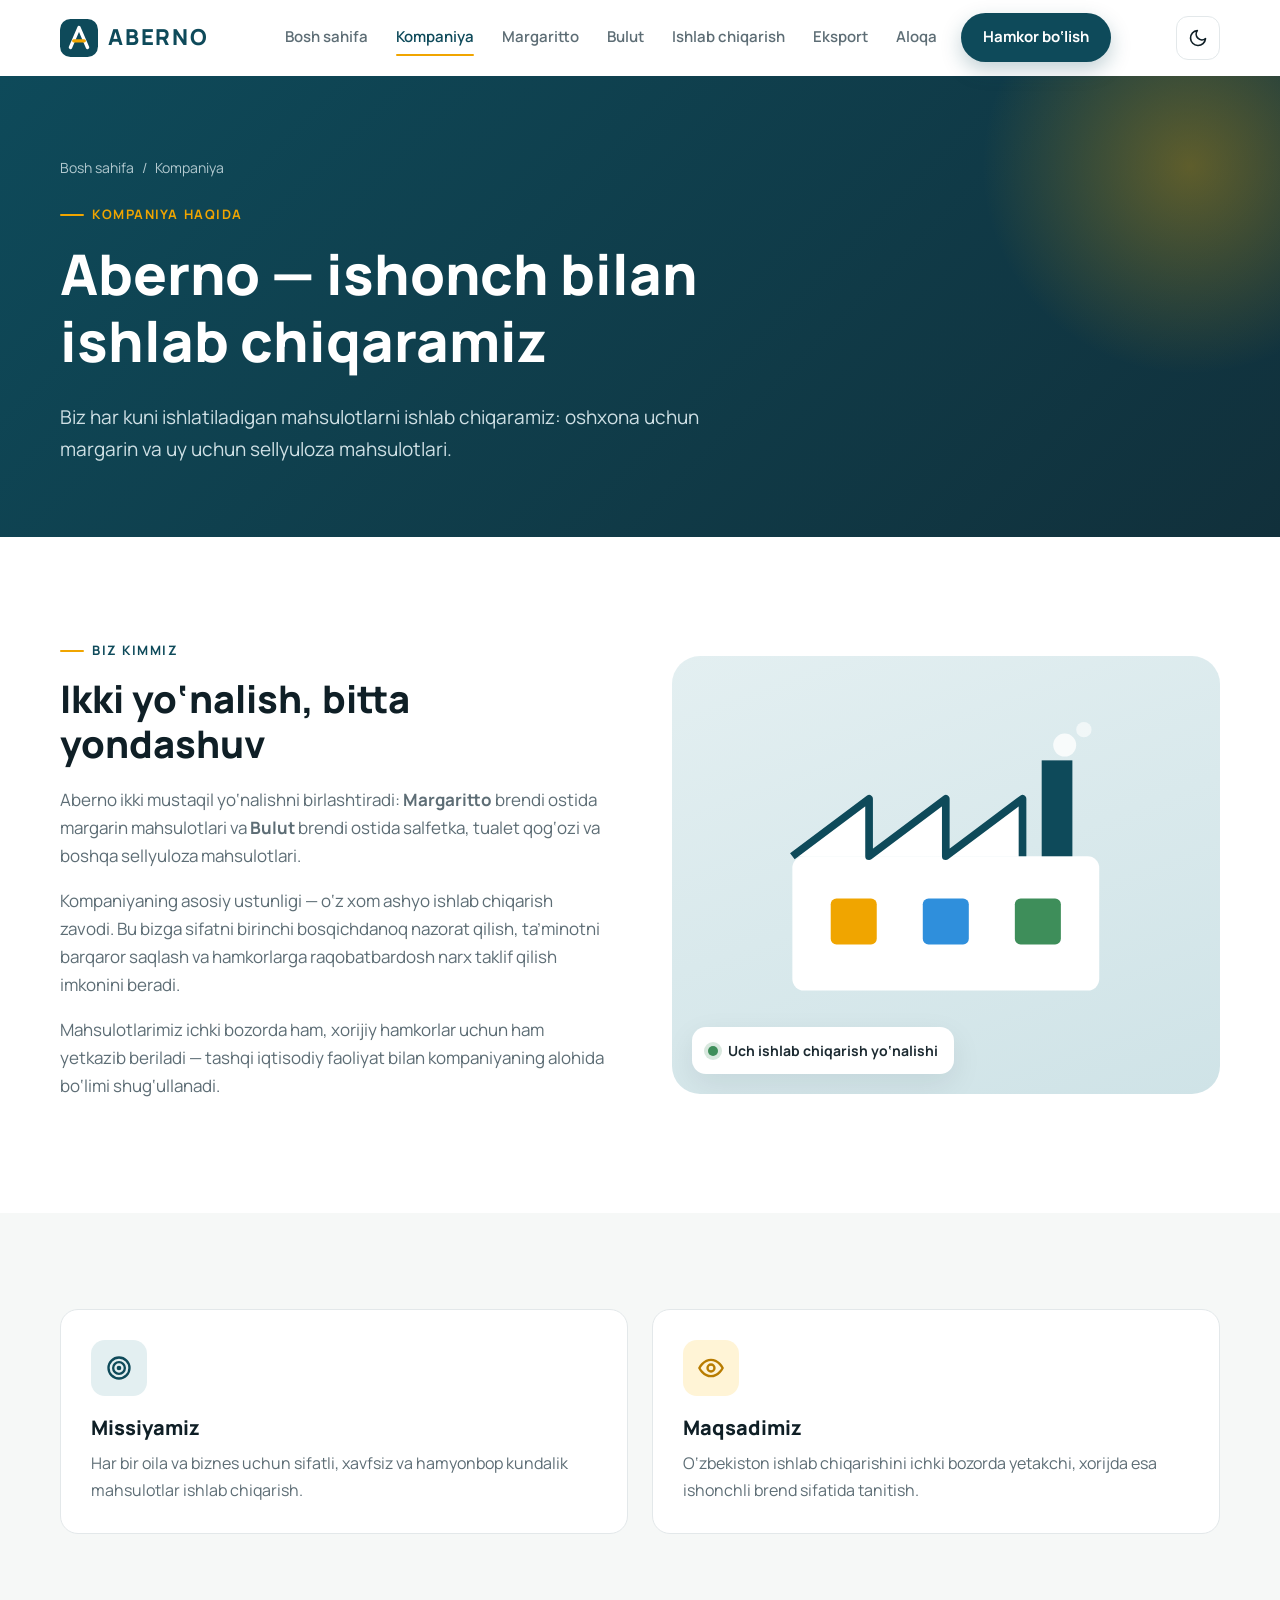
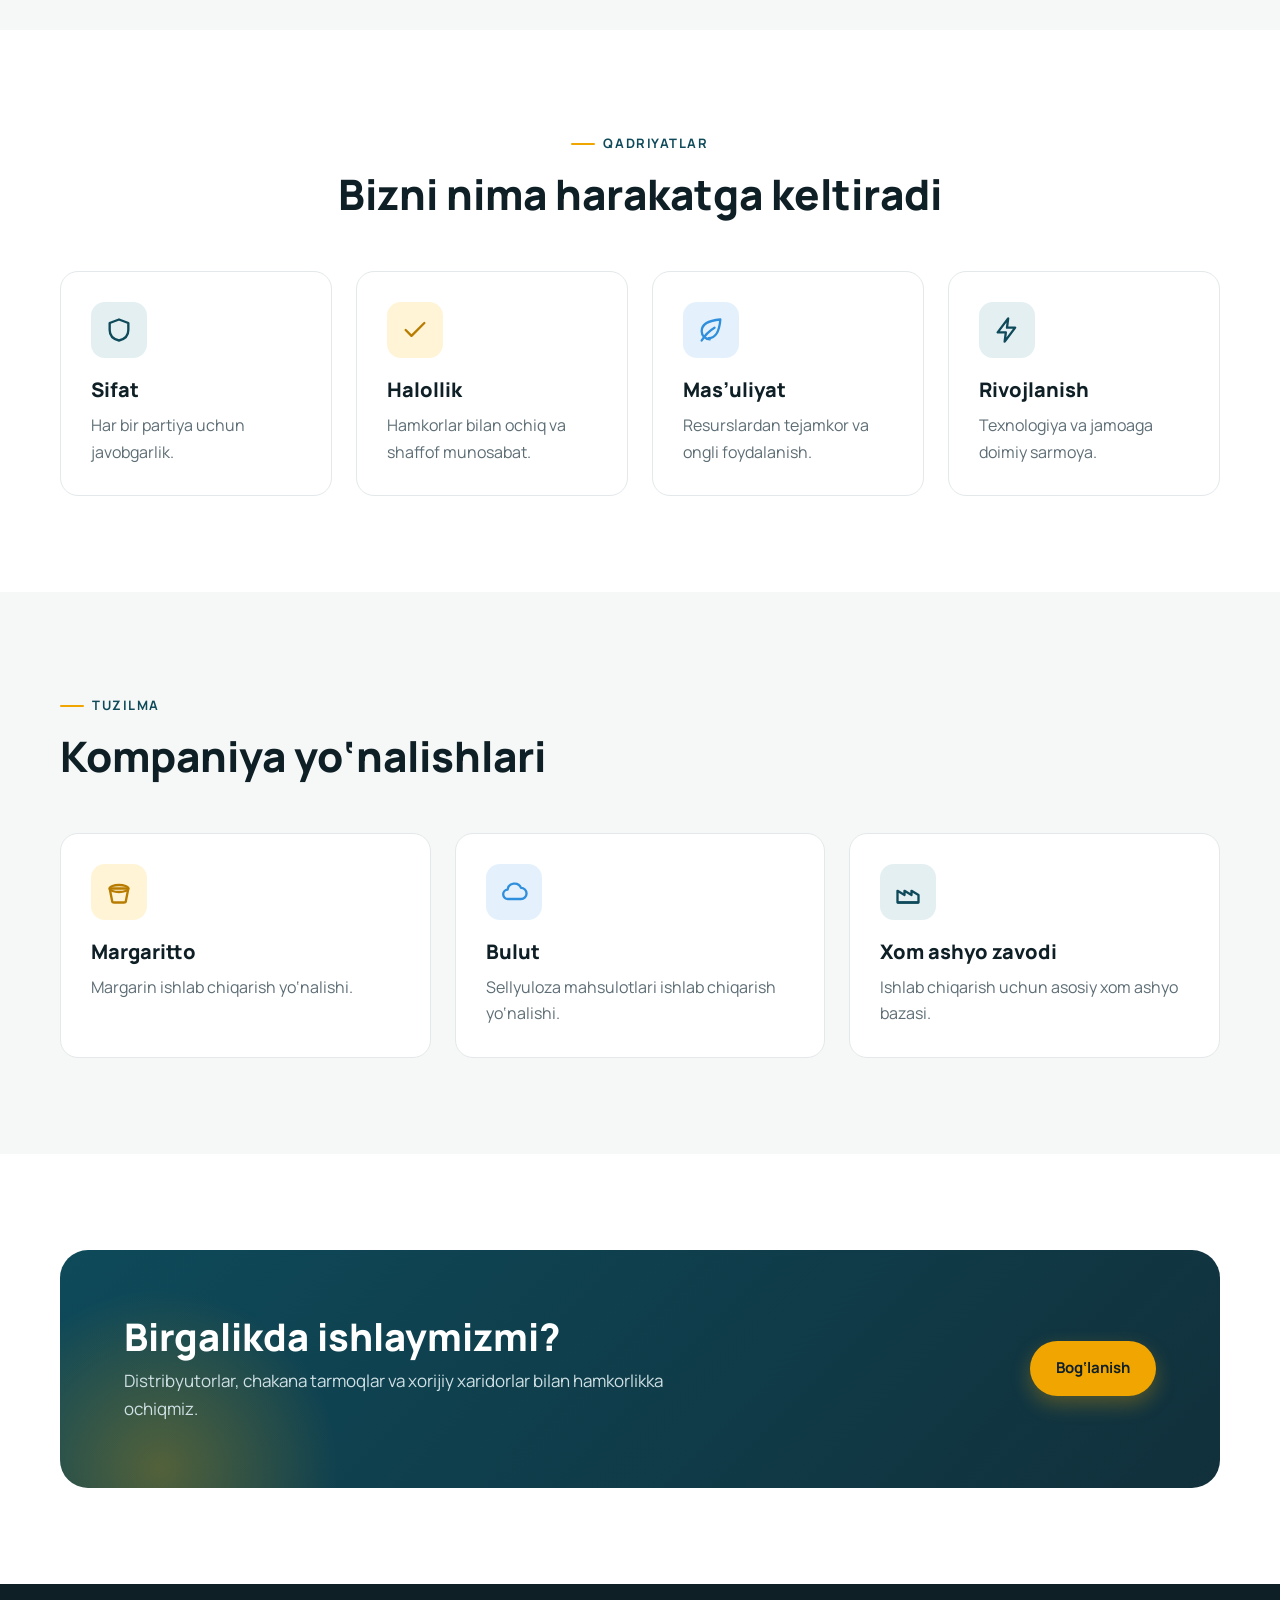
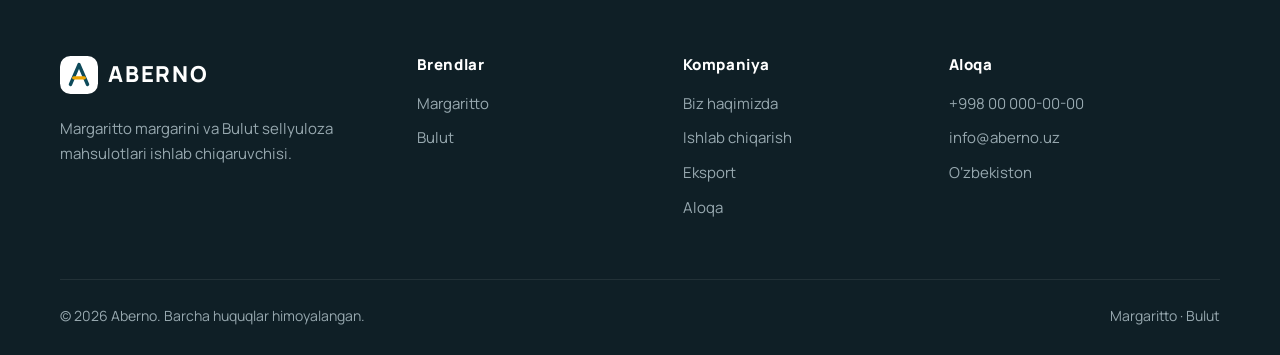
==== commit e9daa00d: "Yorug'/qorong'u rejim almashtirgichi qo'shildi; mobil menyu gorizontal skrollni tuzatildi" ====
--- a/about.html
+++ b/about.html
@@ -9,6 +9,7 @@
   <link rel="preconnect" href="https://fonts.googleapis.com">
   <link rel="preconnect" href="https://fonts.gstatic.com" crossorigin>
   <link href="https://fonts.googleapis.com/css2?family=Manrope:wght@400;500;600;700;800&display=swap" rel="stylesheet">
+  <script>(function(){var t=null;try{t=localStorage.getItem("aberno-theme")}catch(e){}if(t!=="light"&&t!=="dark"){t=window.matchMedia&&matchMedia("(prefers-color-scheme: dark)").matches?"dark":"light"}document.documentElement.setAttribute("data-theme",t)})();</script>
   <link rel="stylesheet" href="css/style.css">
 </head>
 <body>
@@ -30,7 +31,13 @@
         <a href="contact.html" class="nav__link">Aloqa</a>
         <a href="contact.html?topic=partner" class="btn btn--primary header__cta">Hamkor bo‘lish</a>
       </nav>
-      <button class="burger" type="button" aria-label="Menyuni ochish" aria-expanded="false"><span></span></button>
+      <div class="header__tools">
+        <button class="theme-toggle" type="button" aria-label="Qorong‘u rejimga o‘tish" title="Yorug‘ / qorong‘u rejim">
+          <svg class="theme-toggle__moon" viewBox="0 0 24 24" fill="none" stroke="currentColor" stroke-width="2" stroke-linecap="round" stroke-linejoin="round" aria-hidden="true"><path d="M21 12.8A9 9 0 1 1 11.2 3a7 7 0 0 0 9.8 9.8z"/></svg>
+          <svg class="theme-toggle__sun" viewBox="0 0 24 24" fill="none" stroke="currentColor" stroke-width="2" stroke-linecap="round" stroke-linejoin="round" aria-hidden="true"><circle cx="12" cy="12" r="4"/><path d="M12 2v2M12 20v2M4.9 4.9l1.4 1.4M17.7 17.7l1.4 1.4M2 12h2M20 12h2M4.9 19.1l1.4-1.4M17.7 6.3l1.4-1.4"/></svg>
+        </button>
+        <button class="burger" type="button" aria-label="Menyuni ochish" aria-expanded="false"><span></span></button>
+      </div>
     </div>
   </header>
 
--- a/css/style.css
+++ b/css/style.css
@@ -18,6 +18,18 @@
   --c-bg: #f6f8f7;
   --c-white: #ffffff;
 
+  /* Mavzuga bog'liq tokenlar */
+  --c-page: #ffffff;
+  --c-surface: #ffffff;
+  --c-heading: var(--c-dark);
+  --c-accent: var(--c-primary);
+  --c-header: rgba(255, 255, 255, .9);
+  --c-deep: var(--c-dark);
+  --c-note-text: #6b4a00;
+  --c-success-bg: #e6f4ea;
+  --c-success-text: #245c36;
+  color-scheme: light;
+
   --radius: 18px;
   --radius-sm: 10px;
   --shadow: 0 10px 30px rgba(15, 31, 38, .08);
@@ -39,14 +51,15 @@
   font-size: 16px;
   line-height: 1.65;
   color: var(--c-text);
-  background: var(--c-white);
+  background: var(--c-page);
+  transition: background-color .3s, color .3s;
   -webkit-font-smoothing: antialiased;
 }
 
 img, svg { display: block; max-width: 100%; }
 a { color: inherit; text-decoration: none; }
 ul { margin: 0; padding: 0; list-style: none; }
-h1, h2, h3, h4 { margin: 0 0 .5em; line-height: 1.2; color: var(--c-dark); font-weight: 800; }
+h1, h2, h3, h4 { margin: 0 0 .5em; line-height: 1.2; color: var(--c-heading); font-weight: 800; }
 p { margin: 0 0 1em; }
 button, input, select, textarea { font: inherit; color: inherit; }
 
@@ -81,13 +94,13 @@
 .btn--gold { background: var(--c-gold); color: var(--c-dark); box-shadow: 0 8px 20px rgba(240, 165, 0, .3); }
 .btn--sky { background: var(--c-sky); color: #fff; box-shadow: 0 8px 20px rgba(47, 143, 220, .3); }
 .btn--ghost { border-color: currentColor; background: transparent; }
-.btn--light { background: #fff; color: var(--c-dark); }
+.btn--light { background: var(--c-surface); color: var(--c-dark); }
 
 /* ---------- Header ---------- */
 .header {
   position: sticky; top: 0; z-index: 50;
   height: var(--header-h);
-  background: rgba(255, 255, 255, .9);
+  background: var(--c-header);
   backdrop-filter: saturate(160%) blur(12px);
   -webkit-backdrop-filter: saturate(160%) blur(12px);
   border-bottom: 1px solid transparent;
@@ -96,7 +109,7 @@
 .header.is-scrolled { border-color: var(--c-line); box-shadow: 0 4px 20px rgba(15, 31, 38, .05); }
 .header__inner { height: 100%; display: flex; align-items: center; justify-content: space-between; gap: 24px; }
 
-.logo { display: inline-flex; align-items: center; gap: 10px; font-weight: 800; font-size: 22px; letter-spacing: .08em; color: var(--c-primary); }
+.logo { display: inline-flex; align-items: center; gap: 10px; font-weight: 800; font-size: 22px; letter-spacing: .08em; color: var(--c-accent); }
 .logo__mark { width: 38px; height: 38px; }
 .logo--light { color: #fff; }
 
@@ -109,16 +122,30 @@
   border-radius: 8px;
   transition: color .2s, background .2s;
 }
-.nav__link:hover { color: var(--c-dark); background: var(--c-bg); }
-.nav__link.is-active { color: var(--c-primary); }
+.nav__link:hover { color: var(--c-heading); background: var(--c-bg); }
+.nav__link.is-active { color: var(--c-accent); }
 .nav__link.is-active::after {
   content: ""; position: absolute; left: 12px; right: 12px; bottom: 2px;
   height: 2px; border-radius: 2px; background: var(--c-gold);
 }
 .header__cta { margin-left: 8px; padding: 10px 20px; }
 
-.burger {
-  display: none;
+.header__tools { display: flex; align-items: center; gap: 8px; }
+.theme-toggle {
+  width: 44px; height: 44px;
+  display: grid; place-items: center;
+  border: 1px solid var(--c-line); border-radius: 12px;
+  background: var(--c-surface); color: var(--c-heading);
+  cursor: pointer;
+  transition: background .2s, border-color .2s, transform .2s var(--ease);
+}
+.theme-toggle:hover { border-color: var(--c-accent); transform: rotate(-12deg); }
+.theme-toggle svg { width: 20px; height: 20px; }
+.theme-toggle__sun { display: none !important; }
+[data-theme="dark"] .theme-toggle__sun { display: block !important; }
+[data-theme="dark"] .theme-toggle__moon { display: none; }
+
+.burger {  display: none;
   width: 44px; height: 44px;
   border: 0; border-radius: 10px;
   background: var(--c-bg);
@@ -128,7 +155,7 @@
 .burger span,
 .burger span::before,
 .burger span::after {
-  position: absolute; left: 12px; width: 20px; height: 2px; border-radius: 2px; background: var(--c-dark);
+  position: absolute; left: 12px; width: 20px; height: 2px; border-radius: 2px; background: var(--c-heading);
   transition: transform .3s var(--ease), top .3s var(--ease), background .2s;
   content: "";
 }
@@ -142,13 +169,13 @@
 /* ---------- Umumiy bo'limlar ---------- */
 .section { padding: 96px 0; }
 .section--tint { background: var(--c-bg); }
-.section--dark { background: var(--c-dark); color: #cfd9dd; }
+.section--dark { background: var(--c-deep); color: #cfd9dd; }
 .section--dark h2, .section--dark h3 { color: #fff; }
 
 .eyebrow {
   display: inline-flex; align-items: center; gap: 8px;
   font-size: 13px; font-weight: 700; letter-spacing: .12em; text-transform: uppercase;
-  color: var(--c-primary);
+  color: var(--c-accent);
   margin-bottom: 14px;
 }
 .eyebrow::before { content: ""; width: 24px; height: 2px; background: var(--c-gold); border-radius: 2px; }
@@ -175,11 +202,11 @@
   background:
     radial-gradient(900px 500px at 85% 10%, rgba(240, 165, 0, .16), transparent 60%),
     radial-gradient(700px 500px at 10% 90%, rgba(47, 143, 220, .14), transparent 60%),
-    linear-gradient(180deg, #fbfcfb 0%, var(--c-bg) 100%);
+    linear-gradient(180deg, var(--c-page) 0%, var(--c-bg) 100%);
 }
 .hero__inner { display: grid; grid-template-columns: 1.1fr .9fr; gap: 56px; align-items: center; }
 .hero h1 { font-size: clamp(36px, 5.4vw, 64px); letter-spacing: -.02em; position: relative; z-index: 0; }
-.hero h1 em { font-style: normal; color: var(--c-primary); position: relative; }
+.hero h1 em { font-style: normal; color: var(--c-accent); position: relative; }
 .hero h1 em::after {
   content: ""; position: absolute; left: 0; right: 0; bottom: .06em; height: .18em;
   background: var(--c-gold); opacity: .45; z-index: -1; border-radius: 4px;
@@ -233,7 +260,7 @@
 
 /* ---------- Kartalar ---------- */
 .card {
-  background: #fff;
+  background: var(--c-surface);
   border: 1px solid var(--c-line);
   border-radius: var(--radius);
   padding: 30px;
@@ -247,7 +274,7 @@
   width: 56px; height: 56px; border-radius: 14px;
   display: grid; place-items: center;
   margin-bottom: 20px;
-  background: var(--c-primary-100); color: var(--c-primary);
+  background: var(--c-primary-100); color: var(--c-accent);
 }
 .icon-box svg { width: 28px; height: 28px; }
 .icon-box--gold { background: var(--c-gold-100); color: #b87c00; }
@@ -277,7 +304,7 @@
 
 /* Mahsulot kartalari */
 .product {
-  background: #fff;
+  background: var(--c-surface);
   border: 1px solid var(--c-line);
   border-radius: var(--radius);
   overflow: hidden;
@@ -305,12 +332,12 @@
 .filters { display: flex; flex-wrap: wrap; gap: 10px; margin-bottom: 36px; }
 .filter {
   padding: 9px 18px; border-radius: 999px;
-  border: 1px solid var(--c-line); background: #fff;
+  border: 1px solid var(--c-line); background: var(--c-surface);
   font-weight: 600; font-size: 14px; cursor: pointer;
   transition: all .2s;
 }
-.filter:hover { border-color: var(--c-dark); }
-.filter.is-active { background: var(--c-dark); border-color: var(--c-dark); color: #fff; }
+.filter:hover { border-color: var(--c-heading); }
+.filter.is-active { background: var(--c-heading); border-color: var(--c-heading); color: var(--c-page); }
 .product.is-hidden { display: none; }
 
 /* ---------- Ro'yxatlar, jadvallar ---------- */
@@ -321,18 +348,18 @@
   background: var(--c-primary-100) url("data:image/svg+xml,%3Csvg xmlns='http://www.w3.org/2000/svg' viewBox='0 0 24 24' fill='none' stroke='%230e4a5a' stroke-width='3' stroke-linecap='round' stroke-linejoin='round'%3E%3Cpath d='M5 12l5 5L20 7'/%3E%3C/svg%3E") center/13px no-repeat;
 }
 
-.table-wrap { overflow-x: auto; border-radius: var(--radius); border: 1px solid var(--c-line); background: #fff; }
+.table-wrap { overflow-x: auto; border-radius: var(--radius); border: 1px solid var(--c-line); background: var(--c-surface); }
 .table { width: 100%; border-collapse: collapse; min-width: 640px; }
 .table th, .table td { padding: 16px 20px; text-align: left; border-bottom: 1px solid var(--c-line); vertical-align: top; }
 .table th { background: var(--c-bg); font-size: 13px; text-transform: uppercase; letter-spacing: .06em; color: var(--c-muted); }
 .table tr:last-child td { border-bottom: 0; }
-.table code { font-family: ui-monospace, "Cascadia Code", Consolas, monospace; font-weight: 700; color: var(--c-primary); white-space: nowrap; }
+.table code { font-family: ui-monospace, "Cascadia Code", Consolas, monospace; font-weight: 700; color: var(--c-accent); white-space: nowrap; }
 
 .note {
   display: flex; gap: 12px;
   padding: 16px 20px; margin-top: 20px;
   border-radius: var(--radius-sm);
-  background: var(--c-gold-100); color: #6b4a00; font-size: 14px;
+  background: var(--c-gold-100); color: var(--c-note-text); font-size: 14px;
 }
 .note svg { flex: 0 0 20px; width: 20px; height: 20px; margin-top: 2px; }
 
@@ -346,12 +373,12 @@
 .step h3 { font-size: 18px; }
 .step p { margin: 0; font-size: 15px; color: #a9b8be; }
 .steps--plain .step::before { display: none; }
-.section--tint .step, .section:not(.section--dark) .step { background: #fff; border-color: var(--c-line); }
+.section--tint .step, .section:not(.section--dark) .step { background: var(--c-surface); border-color: var(--c-line); }
 .section:not(.section--dark) .step p { color: var(--c-muted); }
 
 /* ---------- Diagramma: vertikal integratsiya ---------- */
 .chain { display: grid; grid-template-columns: 1fr auto 1fr auto 1fr; align-items: center; gap: 16px; }
-.chain__node { background: #fff; border-radius: var(--radius); padding: 26px; text-align: center; border: 1px solid var(--c-line); height: 100%; }
+.chain__node { background: var(--c-surface); border-radius: var(--radius); padding: 26px; text-align: center; border: 1px solid var(--c-line); height: 100%; }
 .chain__node h3 { font-size: 18px; margin-bottom: 6px; }
 .chain__node p { font-size: 14px; color: var(--c-muted); margin: 0; }
 .chain__node .icon-box { margin: 0 auto 14px; }
@@ -361,8 +388,8 @@
 
 /* ---------- Afzalliklar (raqamsiz) ---------- */
 .highlights { display: grid; grid-template-columns: repeat(4, 1fr); gap: 1px; background: var(--c-line); border-radius: var(--radius); overflow: hidden; border: 1px solid var(--c-line); }
-.highlight { background: #fff; padding: 30px 26px; }
-.highlight strong { display: block; font-size: 22px; color: var(--c-primary); margin-bottom: 4px; }
+.highlight { background: var(--c-surface); padding: 30px 26px; }
+.highlight strong { display: block; font-size: 22px; color: var(--c-accent); margin-bottom: 4px; }
 .highlight span { color: var(--c-muted); font-size: 15px; }
 
 /* ---------- CTA ---------- */
@@ -396,7 +423,7 @@
 .media--sky { background: linear-gradient(160deg, var(--c-sky-100), #bcdcf8); }
 .media__badge {
   position: absolute; left: 20px; bottom: 20px;
-  background: #fff; border-radius: 14px; padding: 12px 16px;
+  background: var(--c-surface); border-radius: 14px; padding: 12px 16px;
   box-shadow: var(--shadow); font-size: 14px; font-weight: 700;
   display: flex; align-items: center; gap: 10px;
 }
@@ -410,11 +437,11 @@
 .contact-list li { display: flex; gap: 16px; padding: 20px 0; border-bottom: 1px solid var(--c-line); }
 .contact-list li:last-child { border-bottom: 0; }
 .contact-list .icon-box { margin: 0; flex: 0 0 48px; width: 48px; height: 48px; }
-.contact-list strong { display: block; color: var(--c-dark); }
+.contact-list strong { display: block; color: var(--c-heading); }
 .contact-list span, .contact-list a { color: var(--c-muted); }
-.contact-list a:hover { color: var(--c-primary); }
-
-.form { background: #fff; border: 1px solid var(--c-line); border-radius: 24px; padding: 36px; box-shadow: var(--shadow); }
+.contact-list a:hover { color: var(--c-accent); }
+
+.form { background: var(--c-surface); border: 1px solid var(--c-line); border-radius: 24px; padding: 36px; box-shadow: var(--shadow); }
 .form__row { display: grid; grid-template-columns: 1fr 1fr; gap: 16px; }
 .field { margin-bottom: 18px; }
 .field label { display: block; font-weight: 700; font-size: 14px; margin-bottom: 6px; }
@@ -426,14 +453,14 @@
 }
 .field textarea { min-height: 130px; resize: vertical; }
 .field input:focus, .field select:focus, .field textarea:focus {
-  outline: none; border-color: var(--c-primary); background: #fff; box-shadow: 0 0 0 4px rgba(14, 74, 90, .1);
+  outline: none; border-color: var(--c-primary); background: var(--c-surface); box-shadow: 0 0 0 4px rgba(14, 74, 90, .1);
 }
 .field.has-error input, .field.has-error select, .field.has-error textarea { border-color: #d64545; }
 .field__error { display: none; color: #d64545; font-size: 13px; margin-top: 4px; }
 .field.has-error .field__error { display: block; }
 .form__success {
   display: none; padding: 16px 20px; border-radius: 12px;
-  background: #e6f4ea; color: #245c36; font-weight: 600; margin-bottom: 18px;
+  background: var(--c-success-bg); color: var(--c-success-text); font-weight: 600; margin-bottom: 18px;
 }
 .form__success.is-visible { display: block; }
 .form__hint { font-size: 13px; color: var(--c-muted); margin: 12px 0 0; }
@@ -450,18 +477,18 @@
 .faq summary {
   list-style: none; cursor: pointer;
   padding: 22px 40px 22px 0; position: relative;
-  font-weight: 700; font-size: 17px; color: var(--c-dark);
+  font-weight: 700; font-size: 17px; color: var(--c-heading);
 }
 .faq summary::-webkit-details-marker { display: none; }
 .faq summary::after {
   content: "+"; position: absolute; right: 4px; top: 50%; transform: translateY(-50%);
-  font-size: 26px; font-weight: 400; color: var(--c-primary); transition: transform .3s;
+  font-size: 26px; font-weight: 400; color: var(--c-accent); transition: transform .3s;
 }
 .faq details[open] summary::after { transform: translateY(-50%) rotate(45deg); }
 .faq details p { color: var(--c-muted); padding-bottom: 22px; margin: 0; }
 
 /* ---------- Footer ---------- */
-.footer { background: var(--c-dark); color: #97a8af; padding: 72px 0 28px; font-size: 15px; }
+.footer { background: var(--c-deep); color: #97a8af; padding: 72px 0 28px; font-size: 15px; }
 .footer__grid { display: grid; grid-template-columns: 1.4fr 1fr 1fr 1.2fr; gap: 40px; margin-bottom: 48px; }
 .footer h4 { color: #fff; font-size: 15px; margin-bottom: 18px; letter-spacing: .04em; }
 .footer li { margin-bottom: 10px; }
@@ -494,6 +521,45 @@
   .js .reveal { opacity: 1; transform: none; }
 }
 
+
+/* ==========================================================
+   Qorong'u rejim
+   ========================================================== */
+[data-theme="dark"] {
+  color-scheme: dark;
+  --c-page: #0e1a1f;
+  --c-surface: #14242b;
+  --c-bg: #112026;
+  --c-text: #d3dee2;
+  --c-muted: #93a7af;
+  --c-line: #233840;
+  --c-heading: #eef4f6;
+  --c-accent: #5cc3d9;
+  --c-primary: #17708a;
+  --c-primary-600: #1b83a0;
+  --c-primary-100: rgba(92, 195, 217, .12);
+  --c-gold-100: rgba(240, 165, 0, .14);
+  --c-sky-100: rgba(47, 143, 220, .16);
+  --c-header: rgba(14, 26, 31, .85);
+  --c-deep: #081216;
+  --c-note-text: #f3c766;
+  --c-success-bg: rgba(62, 142, 90, .18);
+  --c-success-text: #8fd3a5;
+  --shadow: 0 10px 30px rgba(0, 0, 0, .35);
+  --shadow-lg: 0 24px 60px rgba(0, 0, 0, .45);
+}
+[data-theme="dark"] .icon-box--gold { color: #f0b429; }
+[data-theme="dark"] .check-list li::before {
+  background-image: url("data:image/svg+xml,%3Csvg xmlns='http://www.w3.org/2000/svg' viewBox='0 0 24 24' fill='none' stroke='%235cc3d9' stroke-width='3' stroke-linecap='round' stroke-linejoin='round'%3E%3Cpath d='M5 12l5 5L20 7'/%3E%3C/svg%3E");
+}
+[data-theme="dark"] .product__visual,
+[data-theme="dark"] .media--gold { background: linear-gradient(160deg, rgba(240, 165, 0, .24), rgba(240, 165, 0, .07)); }
+[data-theme="dark"] .product--sky .product__visual,
+[data-theme="dark"] .media--sky { background: linear-gradient(160deg, rgba(47, 143, 220, .26), rgba(47, 143, 220, .07)); }
+[data-theme="dark"] .media { background: linear-gradient(160deg, rgba(92, 195, 217, .2), rgba(92, 195, 217, .05)); }
+[data-theme="dark"] .media__badge { color: var(--c-heading); }
+[data-theme="dark"] .card:hover { border-color: var(--c-line); }
+
 /* ==========================================================
    Moslashuvchan dizayn
    ========================================================== */
@@ -509,12 +575,13 @@
     position: fixed; top: var(--header-h); left: 0; right: 0; bottom: 0;
     flex-direction: column; align-items: stretch; gap: 0;
     padding: 20px;
-    background: #fff;
+    background: var(--c-surface);
     overflow-y: auto;
-    transform: translateX(100%);
-    transition: transform .35s var(--ease);
+    opacity: 0; visibility: hidden;
+    transform: translateY(-12px);
+    transition: opacity .3s var(--ease), transform .3s var(--ease), visibility .3s;
   }
-  .nav.is-open { transform: none; }
+  .nav.is-open { opacity: 1; visibility: visible; transform: none; }
   .nav__link { padding: 16px 8px; font-size: 18px; border-bottom: 1px solid var(--c-line); border-radius: 0; }
   .nav__link.is-active::after { display: none; }
   .header__cta { margin: 20px 0 0; padding: 14px 20px; }
